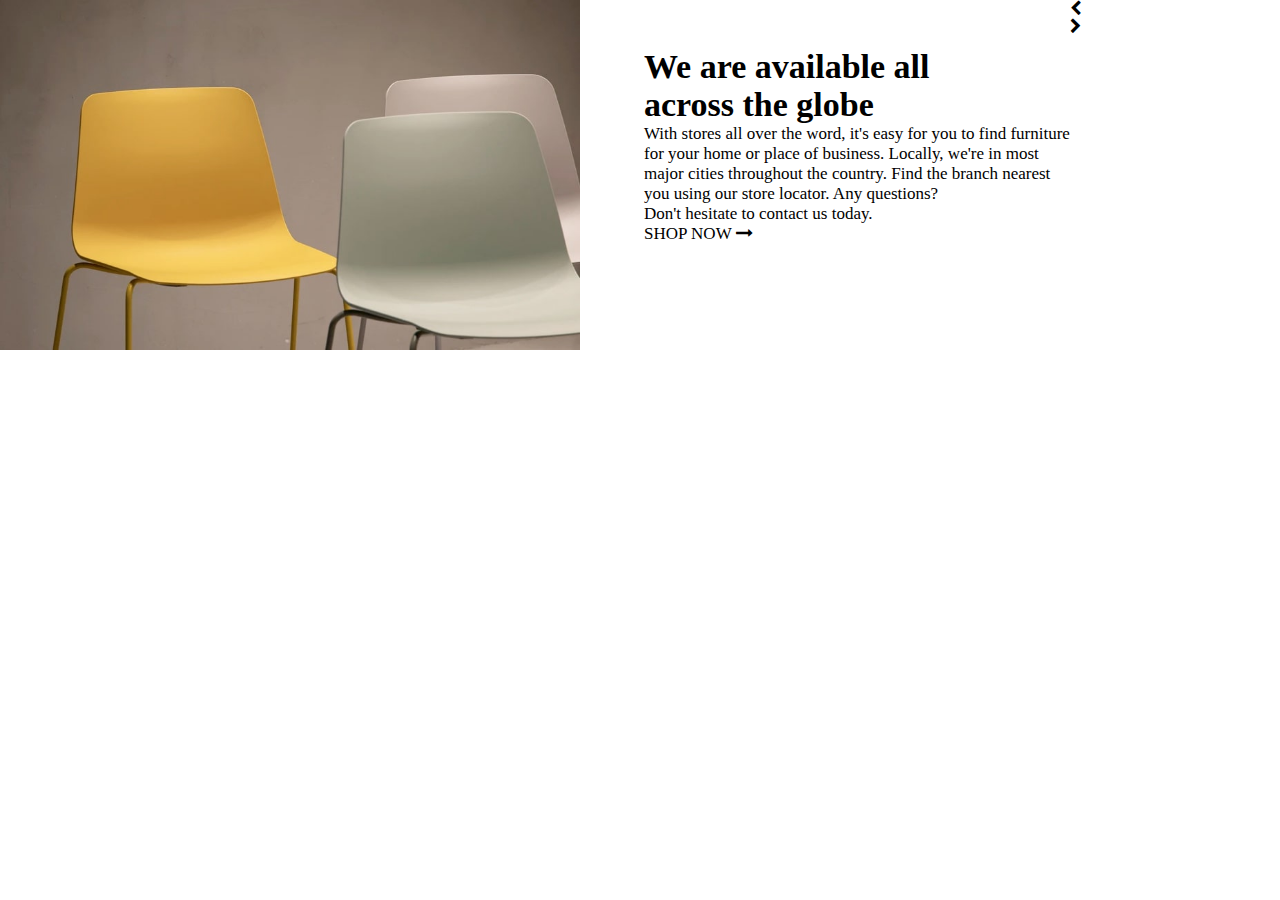
==== pages/check.html @ 7a577173 "check commit" ====
<!DOCTYPE html>
<html lang="en">
<head>
  <meta charset="UTF-8">
  <meta name="viewport" content="width=device-width, initial-scale=1.0">
  <title>Document</title>
  <link rel="stylesheet" href="../css/check.css" type="text/css">
    <link rel="stylesheet" href="https://stackpath.bootstrapcdn.com/font-awesome/4.7.0/css/font-awesome.min.css">

</head>
<body>
  <div class="over-all">
    <div class="content1">
      <div class="img1-left">
        <img src="../img/desktop-image-hero-2.jpg" alt="image" class="img1-left" width="580px" height="350">
      </div>
      <div class="write-up1">
        <h1>We are available all<br>across the globe</h1>
        <p>With stores all over the word, it's easy for you to find furniture<br>
        for your home or place of business. Locally, we're in most<br>
        major cities throughout the country. Find the branch nearest<br>
        you using our store locator. Any questions?<br>Don't hesitate to contact us today. </p>
        <div class="shop-now">
          <span>SHOP NOW</span>
          <i class="fa fa-long-arrow-right"></i>
        </div> 
      </div>
      <div class="arrow">
        <div class="left-arrow">
          <i class="fa fa-chevron-left"></i>
         </div>
         <div class="right-arrow">
          <i class="fa fa-chevron-right"></i>
         </div>
      </div>
    </div>

    <div class="content2">
      <div class="img2-down">
        <!-- <img src="../img/image-about-dark.jpg" alt="image" class="img2-down" width="320px" height="150"> -->
      </div>
    </div>








  </div>
</body>
</html>
---- css/check.css ----
* 
{
    margin: 0;
    padding: 0;
    text-decoration: none;
}

.over-all {
    width: 100%;
    height: 100%;
}

.content1 {
    display: flex;
}
.write-up1 {
    margin-top: 3rem;
    margin-left: 4rem;
    font-size: 17px;
}
.write-up1 h1 p {
    color: hsl(219, 9%, 45%);;
}
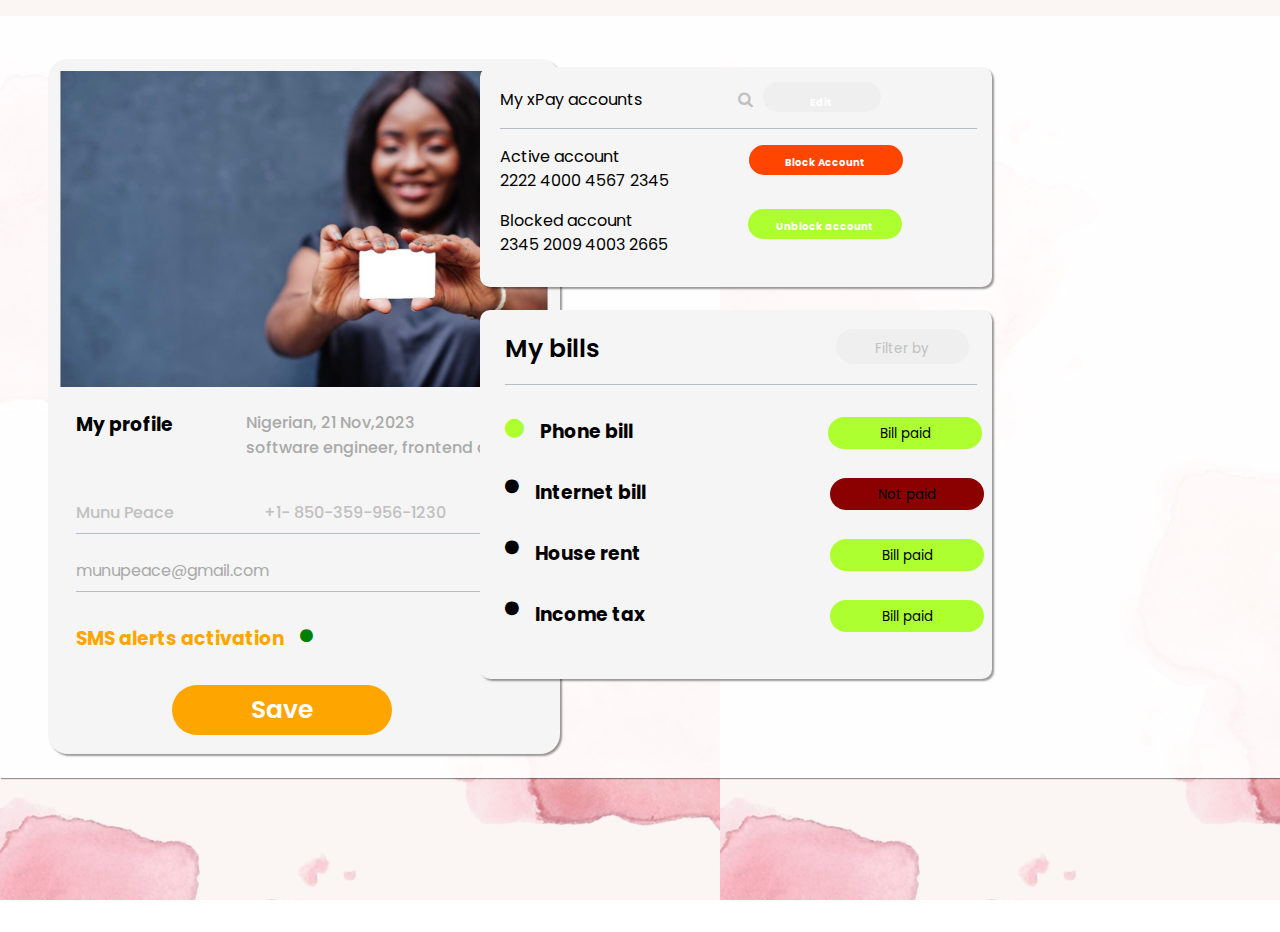
==== commit d2a1462e: "testimonial page" ====
--- a/pages/check.html
+++ b/pages/check.html
@@ -9,45 +9,249 @@
 
 </head>
 <body>
-  <div class="over-all">
-    <div class="content1">
-      <div class="img1-left">
-        <img src="../img/desktop-image-hero-2.jpg" alt="image" class="img1-left" width="580px" height="350">
-      </div>
-      <div class="write-up1">
-        <h1>We are available all<br>across the globe</h1>
-        <p>With stores all over the word, it's easy for you to find furniture<br>
-        for your home or place of business. Locally, we're in most<br>
-        major cities throughout the country. Find the branch nearest<br>
-        you using our store locator. Any questions?<br>Don't hesitate to contact us today. </p>
-        <div class="shop-now">
-          <span>SHOP NOW</span>
-          <i class="fa fa-long-arrow-right"></i>
-        </div> 
-      </div>
-      <div class="arrow">
-        <div class="left-arrow">
-          <i class="fa fa-chevron-left"></i>
-         </div>
-         <div class="right-arrow">
-          <i class="fa fa-chevron-right"></i>
-         </div>
-      </div>
+  
+  <div class="main-container">
+    <div class="all-card">
+
+    <!-- card with face -->
+      <div class="card-1">
+       <div class="face-card">
+         <img src="../img/face.jpeg" class="face">
+       </div>
+      
+        <!-- face-card writeups -->
+        <div class="write-up1">
+          <div class="profile">
+         <h3>My profile</h3>
+         <p>Nigerian, 21 Nov,2023 <br> software engineer, frontend designer</p>
+       </div>
+        <div class="name">
+          <h4> Munu Peace</h4>
+          <p>+1- 850-359-956-1230</p>
+        </div>
+        <div class="mail">munupeace@gmail.com</div>
+        <div class="sms">
+         <h3>SMS alerts activation</h3>
+         <i class="fa fa-circle" class="dot"></i>
+       </div>
+       <input type="submit" value="Save" class="save">
+      </div>
+
+
+
+
+
+    <div class="card-2">
+      <div class="account-1">
+        <div class="account">My xPay accounts</div>
+       <div class="nav-left1">
+          <i class="fa fa-search" class="dot"></i>
+          <input type="submit" value="Edit" class="edit"> 
+        </div>
+      </div>
+
+      <div class="account-2"> 
+       <div class="active-account">Active account <br>2222 4000 4567 2345 </div>
+        <div class="nav-left2">
+          <input type="submit" value="Block Account" class="block"> 
+        </div>
+      </div>
+
+      <div class="account-3">
+        <div class=" blocked-account">Blocked account <br> 2345 2009 4003 2665</div>
+        <div class="nav-left3">
+          <input type="submit" value="Unblock account" class="unblock"> 
+       </div>
+     </div>
+
     </div>
 
-    <div class="content2">
-      <div class="img2-down">
-        <!-- <img src="../img/image-about-dark.jpg" alt="image" class="img2-down" width="320px" height="150"> -->
-      </div>
+
+
+
+    <div class="card-3">
+
+      <div class="bills">
+        <div class="my-bills">My bills</div>
+       <div class="nav-right1">
+          <input type="submit" value="Filter by" class="filter"> 
+        </div>
+      </div>
+
+      <div class="phonebill"> 
+       <div class="left-1">
+       <i class="fa fa-circle" class="dot"></i>
+       <h3>Phone bill</h3>
+       </div>
+        <div class="nav-right2">
+          <input type="submit" value="Bill paid" class="paid1"> 
+        </div>
+      </div>
+
+      <div class="internetbill"> 
+        <div class="left-2">
+          <i class="fa fa-circle" class="dot"></i>
+          <h3>Internet bill</h3>
+        </div>
+        <div class="nav-right3">
+          <input type="submit" value="Not paid" class="paid2"> 
+        </div>
+      </div>
+     
+
+      <div class="houserent"> 
+        <div class="left-3">
+         <i class="fa fa-circle" class="dot"></i>
+         <h3>House rent</h3>
+        </div>
+        <div class="nav-right4">
+          <input type="submit" value="Bill paid" class="paid3"> 
+        </div>
+      </div>
+
+      <div class="incometax"> 
+        <div class="left-4">
+        <i class="fa fa-circle" class="dot"></i>
+        <h3>Income tax</h3>
+        </div>
+        <div class="nav-right5">
+          <input type="submit" value="Bill paid" class="paid4"> 
+        </div>
+      </div>
+ 
+      
     </div>
 
 
 
-
-
-
-
-
+   </div> 
   </div>
+
+
+
+
+
+
+
+  <!-- mobile screen -->
+  <div class="mobile-device">
+    <div class="all-card">
+
+      <!-- card with face -->
+        <div class="card-1">
+         <div class="face-card">
+           <img src="../img/face.jpeg" class="face">
+         </div>
+        
+          <!-- face-card writeups -->
+          <div class="write-up1">
+            <div class="profile">
+           <h3>My profile</h3>
+           <p>Nigerian, 21 Nov,2023 <br> software engineer, frontend designer</p>
+         </div>
+          <div class="name">
+            <h4> Munu Peace</h4>
+            <p>+1- 850-359-956-1230</p>
+          </div>
+          <div class="mail">munupeace@gmail.com</div>
+          <div class="sms">
+           <h3>SMS alerts activation</h3>
+           <i class="fa fa-circle" class="dot"></i>
+         </div>
+         <input type="submit" value="Save" class="save">
+        </div>
+  
+  
+  
+  
+      <div class="card2-3">
+
+      <div class="card-2">
+        <div class="account-1">
+          <div class="account">My xPay accounts</div>
+         <div class="nav-left1">
+            <i class="fa fa-search" class="dot"></i>
+            <input type="submit" value="Edit" class="edit"> 
+          </div>
+        </div>
+  
+        <div class="account-2"> 
+         <div class="active-account">Active account <br>2222 4000 4567 2345 </div>
+          <div class="nav-left2">
+            <input type="submit" value="Block Account" class="block"> 
+          </div>
+        </div>
+  
+        <div class="account-3">
+          <div class=" blocked-account">Blocked account <br> 2345 2009 4003 2665</div>
+          <div class="nav-left3">
+            <input type="submit" value="Unblock account" class="unblock"> 
+         </div>
+       </div>
+  
+      </div>
+  
+  
+  
+  
+      <div class="card-3">
+  
+        <div class="bills">
+          <div class="my-bills">My bills</div>
+         <div class="nav-right1">
+            <input type="submit" value="Filter by" class="filter"> 
+          </div>
+        </div>
+  
+        <div class="phonebill"> 
+         <div class="left-1">
+         <i class="fa fa-circle" class="dot"></i>
+         <h3>Phone bill</h3>
+         </div>
+          <div class="nav-right2">
+            <input type="submit" value="Bill paid" class="paid1"> 
+          </div>
+        </div>
+  
+        <div class="internetbill"> 
+          <div class="left-2">
+            <i class="fa fa-circle" class="dot"></i>
+            <h3>Internet bill</h3>
+          </div>
+          <div class="nav-right3">
+            <input type="submit" value="Not paid" class="paid2"> 
+          </div>
+        </div>
+       
+  
+        <div class="houserent"> 
+          <div class="left-3">
+           <i class="fa fa-circle" class="dot"></i>
+           <h3>House rent</h3>
+          </div>
+          <div class="nav-right4">
+            <input type="submit" value="Bill paid" class="paid3"> 
+          </div>
+        </div>
+  
+        <div class="incometax"> 
+          <div class="left-4">
+          <i class="fa fa-circle" class="dot"></i>
+          <h3>Income tax</h3>
+          </div>
+          <div class="nav-right5">
+            <input type="submit" value="Bill paid" class="paid4"> 
+          </div>
+        </div>
+   
+        
+      </div>
+    </div>
+  
+  
+  
+     </div>
+  </div>
+  
 </body>
 </html>
--- a/css/check.css
+++ b/css/check.css
@@ -1,23 +1,414 @@
-* 
-{
+@import url('https://fonts.googleapis.com/css2?family=Poppins:ital,wght@0,200;0,300;0,400;0,500;1,100;1,200;1,300;1,400&display=swap');
+
+html {
+    scroll-behavior: smooth;
+}
+
+a {
+    text-decoration: none;
+}
+
+* {
     margin: 0;
     padding: 0;
-    text-decoration: none;
-}
-
-.over-all {
+    border: 0;
+    box-sizing: border-box;
+    font-family: 'poppins', sans-serif;
+}
+
+.main-container {
+    height: 100vh;
     width: 100%;
-    height: 100%;
-}
-
-.content1 {
-    display: flex;
-}
-.write-up1 {
+    background-color: white;
+    margin-bottom: 2rem;
+    padding-top: 1rem;
+    background-image: url(../img/backg1.jpeg);
+}
+
+.all-card {
+    background-color: rgba(255, 255, 255, 0.9);
+    box-shadow: 1px 1px 1px rgba(0, 0, 0, 0.4);
+    padding-top: 0.7rem;
+    padding-bottom: 1.5rem;
+}
+.card-1 {
+    background-color: whitesmoke;
+    margin-left: 3rem;
+    border-radius: 20px;
+    box-shadow: 2px 2px 2px rgba(0, 0, 0, 0.4);
     margin-top: 3rem;
-    margin-left: 4rem;
-    font-size: 17px;
-}
-.write-up1 h1 p {
-    color: hsl(219, 9%, 45%);;
+    margin-top: 2rem;
+    width: 40%;
+    padding: 12px 12px 3px 12px;
+
+}
+
+.face {
+    width: 100%;
+    margin-bottom: 1rem;
+}
+
+.card-1 .write-up1 .profile{
+    display: flex;
+    margin-left: 1rem;
+    justify-content: space-between;
+    margin-bottom: 2.5rem;
+}
+
+.card-1 .write-up1 .name {
+    display: flex;
+    margin-left: 1rem;
+    justify-content: space-between;
+    margin-bottom: 1.5rem;
+    padding-bottom: 0.5rem;
+    border-bottom: 1px solid hsl(220, 14%, 75%);
+
+    
+}
+
+.write-up1 .name h4 {
+    color: silver;
+    font-weight: 500;
+}
+
+.write-up1 .name p {
+    margin-right: 6.4rem;
+    color: silver;
+    font-weight: 500;
+}
+
+.write-up1 .profile h3 {
+    color: black;
+}
+
+.write-up1 .profile p {
+    color: darkgray;
+    font-weight: 500;  
+}
+
+
+.write-up1 .sms {
+    display: flex;
+    margin-top: 2rem;
+    margin-left: 1rem;
+}
+.card-1 .sms .fa{
+    margin-left: 1rem;
+    font-size: 15px;
+    color: green;
+    margin-top: 0.3rem;
+
+}
+
+.card-1 .sms h3 {
+    color: orange;
+}
+
+.write-up1 .mail {
+    margin-left: 1rem;
+    color: darkgray;
+    padding-bottom: 0.5rem;
+    border-bottom: 1px solid hsl(220, 14%, 75%);
+
+}
+
+.card-1 .save {
+    margin-top: 2rem;
+    margin-bottom: 1rem;
+    margin-left: 7rem;
+    width: 45%;
+    box-shadow: none;
+    height: 50px;
+    color: white;
+    font-size: 25px;
+    font-weight: 600;
+    border-radius: 2rem;
+    background-color: orange;
+    
+}
+
+
+
+
+
+
+
+
+
+
+
+
+
+.card-2  .account-1{
+    display: flex;
+    border-bottom: 1px solid hsl(220, 14%, 75%);
+}
+
+.card-2 .account-2{
+    display: flex;
+
+}
+
+.card-2 .account-3{
+    display: flex;
+}
+
+.card-2 {
+    position: absolute;
+    left: 30rem;
+    top: 67px;
+    background-color: whitesmoke;
+    box-shadow: 2px 2px 2px rgba(0, 0, 0, 0.4);
+    padding: 20px 15px 30px 20px;
+    border-radius: 10px;
+    width: 40%;
+}
+
+.card-2 .account-1 .nav-left1 {
+  margin-left: 6rem; 
+  padding-bottom: 1rem; 
+  
+}
+
+
+.card-2 .account-1 .nav-left1 .edit {
+    
+    position: absolute;
+    top: 15px;
+    width: 23%;
+    box-shadow: none;
+    height: 30px;
+    color: white;
+    font-size: 10px;
+    font-weight: 700;
+    padding: 13px;
+    border-radius: 15px;
+}
+
+.card-2 .account-1 .nav-left1 .fa {
+color: silver;
+margin-right: 10px;
+}
+
+
+
+
+
+
+
+.card-2 .account-2{
+    margin-top: 1rem;margin-bottom: 1rem;
+}
+
+.card-2 .account-2 .nav-left2 {
+    margin-left: 5rem; 
+    padding-bottom: 3rem; 
+  }
+
+  .card-2 .account-2 .active-account {
+    line-height: 1.5rem;
+  }
+  .card-2 .account-2 .nav-left2 .block {
+    
+    position: absolute;
+    width: 30%;
+    box-shadow: none;
+    height: 30px;
+    color: white;
+    font-size: 10px;
+    font-weight: 700;
+    padding: 10px;
+    border-radius: 15px;
+    background-color: orangered;
+
+  }
+
+
+
+
+  .card-2 .account-3 .nav-left3 {
+    margin-left: 5rem;
+    padding-bottom: 2rem;  
+  }
+
+  .card-2 .account-3 .blocked-account {
+    line-height: 1.5rem;
+  }
+
+  .card-2 .account-3 .nav-left3 .unblock {
+    
+    position: absolute;
+    width: 30%;
+    box-shadow: none;
+    height: 30px;
+    color: white;
+    font-size: 10px;
+    font-weight: 700;
+    padding: 10px;
+    border-radius: 15px;
+    background-color: greenyellow;
+
+  }
+
+  
+
+
+
+
+  .card-3 .bills {
+    display: flex;
+  }
+  .card-3 .phonebill {
+    display: flex;
+    margin-top: 2rem;
+    margin-bottom: 2rem;
+  }
+  .card-3 .houserent{
+    display: flex;
+    margin-bottom: 2rem;
+  }
+  .card-3 .incometax {
+    display: flex;
+  }
+  .card-3 .internetbill {
+    display: flex;
+    margin-bottom: 2rem;
+  }
+
+  .card-3 {
+    position: absolute;
+    left: 30rem;
+    top: 310px;
+    background-color: whitesmoke;
+    box-shadow: 2px 2px 2px rgba(0, 0, 0, 0.4);
+    padding: 20px 15px 50px 25px;
+    border-radius: 10px;
+    width: 40%;
+}
+
+.card-3 .bills .nav-right1  .filter{
+    position: absolute;
+    right: 23px;
+    padding: 10px;
+    height: 35px;
+    width: 26%;
+    border-radius: 2rem;
+    top: 19px;
+    color: silver;
+
+}
+
+.card-3 .bills {
+    border-bottom: 1px solid hsl(220, 14%, 75%);
+    padding-bottom: 1rem;
+}
+
+.card-3 .bills .my-bills {
+    color: black;
+    font-size: 25px;
+    margin-right: 10px;
+    font-weight: 600;
+}
+
+.card-3 .phonebill .left-1{
+    display: flex;
+
+}
+.card-3 .phonebill .left-1 .fa{
+    font-size: 22px;
+    color: greenyellow;
+}
+
+.card-3 .phonebill .left-1 h3 {
+    margin-left: 1rem;
+}
+
+.card-3 .phonebill .nav-right2 .paid1{
+   position: absolute; 
+   right: 10px;
+   width: 30%;
+   height: 32px;
+   padding: 7px;
+   border-radius: 2rem;
+   background-color: greenyellow;
+}
+
+
+.card-3 .internetbill .left-2{
+    display: flex;
+}
+
+ .card-3 .internetbill  .nav-right3 .paid2{
+position: absolute;
+right: 8px;
+width: 30%;
+height: 32px;
+padding: 7px;
+border-radius: 2rem;
+background-color: darkred;
+}
+
+.card-3 .internetbill  .fa .dot {
+    color:brown
+}
+
+.card-3 .internetbill .left-2 h3 {
+    margin-left: 1rem;
+}
+
+
+
+
+
+.card-3 .houserent .left-3 {
+    display: flex;
+}
+
+.card-3 .houserent  .nav-right4 .paid3{
+    position: absolute;
+    right: 8px;
+    width: 30%;
+    height: 32px;
+    padding: 7px;
+    border-radius: 2rem;
+    background-color: greenyellow;
+}
+
+.card-3 .houserent .left-3 h3 {
+    margin-left: 1rem;
+}
+
+
+
+.card-3 .incometax .left-4 {
+    display: flex;
+}
+
+.card-3 .incometax .nav-right5 .paid4 {
+    position: absolute;
+    right: 8px;
+    width: 30%;
+    height: 32px;
+    padding: 7px;
+    border-radius: 2rem;
+    background-color: greenyellow;
+
+}
+
+.card-3 .incometax .left-4 h3 {
+    margin-left: 1rem;
+}
+
+.mobile-device {
+    display: none;
+}
+
+
+
+@media screen and (max-width: 760px) {
+
+    .card2-3{
+        display: flex;
+        flex-direction: column;
+    }
 }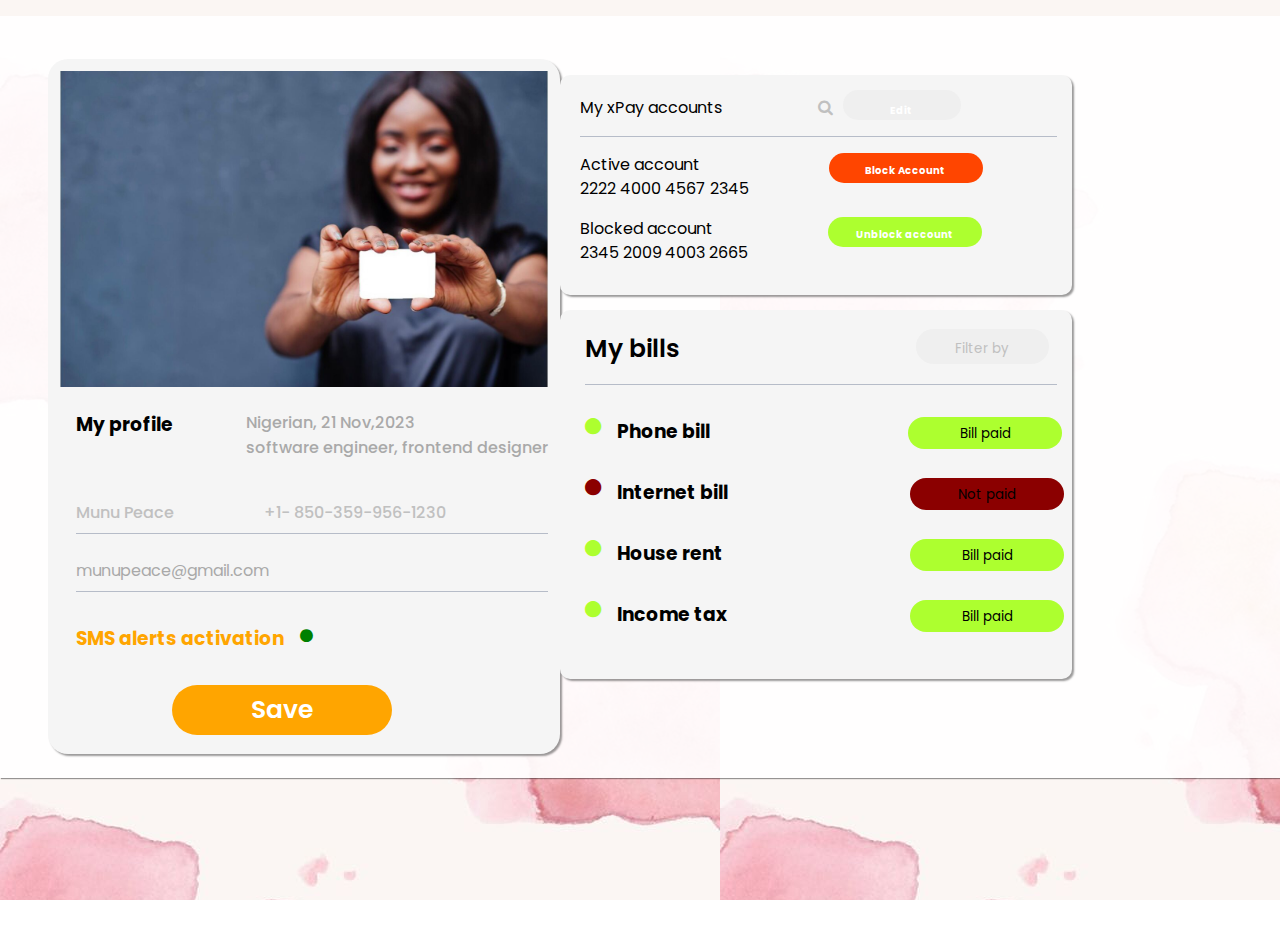
==== commit aac72be9: "check" ====
--- a/pages/check.html
+++ b/pages/check.html
@@ -134,37 +134,33 @@
 
 
   <!-- mobile screen -->
-  <div class="mobile-device">
-    <div class="all-card">
-
-      <!-- card with face -->
-        <div class="card-1">
-         <div class="face-card">
-           <img src="../img/face.jpeg" class="face">
-         </div>
-        
-          <!-- face-card writeups -->
-          <div class="write-up1">
-            <div class="profile">
-           <h3>My profile</h3>
-           <p>Nigerian, 21 Nov,2023 <br> software engineer, frontend designer</p>
-         </div>
-          <div class="name">
-            <h4> Munu Peace</h4>
-            <p>+1- 850-359-956-1230</p>
-          </div>
-          <div class="mail">munupeace@gmail.com</div>
-          <div class="sms">
-           <h3>SMS alerts activation</h3>
-           <i class="fa fa-circle" class="dot"></i>
-         </div>
-         <input type="submit" value="Save" class="save">
-        </div>
-  
-  
-  
-  
-      <div class="card2-3">
+
+   <div class="mobile-device">
+    <div class="allcard-container">
+
+      <div class="card-1"></div>
+        <div class="face-card">
+          <img src="../img/face.jpeg" class="face">
+        </div>
+
+        <div class="write-up1">
+          <div class="profile">
+         <h3>My profile</h3>
+         <p>Nigerian, 21 Nov,2023 <br> software engineer, frontend designer</p>
+       </div>
+        <div class="name">
+          <h4> Munu Peace</h4>
+          <p>+1- 850-359-956-1230</p>
+        </div>
+        <div class="mail">munupeace@gmail.com</div>
+        <div class="sms">
+         <h3>SMS alerts activation</h3>
+         <i class="fa fa-circle" class="dot"></i>
+       </div>
+       <input type="submit" value="Save" class="save">
+
+      </div>
+
 
       <div class="card-2">
         <div class="account-1">
@@ -191,67 +187,23 @@
   
       </div>
   
-  
-  
-  
-      <div class="card-3">
-  
-        <div class="bills">
-          <div class="my-bills">My bills</div>
-         <div class="nav-right1">
-            <input type="submit" value="Filter by" class="filter"> 
-          </div>
-        </div>
-  
-        <div class="phonebill"> 
-         <div class="left-1">
-         <i class="fa fa-circle" class="dot"></i>
-         <h3>Phone bill</h3>
-         </div>
-          <div class="nav-right2">
-            <input type="submit" value="Bill paid" class="paid1"> 
-          </div>
-        </div>
-  
-        <div class="internetbill"> 
-          <div class="left-2">
-            <i class="fa fa-circle" class="dot"></i>
-            <h3>Internet bill</h3>
-          </div>
-          <div class="nav-right3">
-            <input type="submit" value="Not paid" class="paid2"> 
-          </div>
-        </div>
-       
-  
-        <div class="houserent"> 
-          <div class="left-3">
-           <i class="fa fa-circle" class="dot"></i>
-           <h3>House rent</h3>
-          </div>
-          <div class="nav-right4">
-            <input type="submit" value="Bill paid" class="paid3"> 
-          </div>
-        </div>
-  
-        <div class="incometax"> 
-          <div class="left-4">
-          <i class="fa fa-circle" class="dot"></i>
-          <h3>Income tax</h3>
-          </div>
-          <div class="nav-right5">
-            <input type="submit" value="Bill paid" class="paid4"> 
-          </div>
-        </div>
-   
-        
-      </div>
+
+
+
+
+
+
     </div>
-  
-  
-  
-     </div>
-  </div>
-  
+   </div>
+
+
+
+
+
+
+
+
+
+
 </body>
 </html>
--- a/css/check.css
+++ b/css/check.css
@@ -155,8 +155,8 @@
 
 .card-2 {
     position: absolute;
-    left: 30rem;
-    top: 67px;
+    left: 35rem;
+    top: 75px;
     background-color: whitesmoke;
     box-shadow: 2px 2px 2px rgba(0, 0, 0, 0.4);
     padding: 20px 15px 30px 20px;
@@ -277,7 +277,7 @@
 
   .card-3 {
     position: absolute;
-    left: 30rem;
+    left: 35rem;
     top: 310px;
     background-color: whitesmoke;
     box-shadow: 2px 2px 2px rgba(0, 0, 0, 0.4);
@@ -315,7 +315,7 @@
 
 }
 .card-3 .phonebill .left-1 .fa{
-    font-size: 22px;
+    font-size: 19px;
     color: greenyellow;
 }
 
@@ -348,8 +348,9 @@
 background-color: darkred;
 }
 
-.card-3 .internetbill  .fa .dot {
-    color:brown
+.card-3 .internetbill  .left-2 .fa {
+    font-size: 19px;
+    color:darkred;
 }
 
 .card-3 .internetbill .left-2 h3 {
@@ -378,6 +379,11 @@
     margin-left: 1rem;
 }
 
+.card-3 .houserent .left-3 .fa {
+    font-size: 19px;
+    color:greenyellow;
+}
+
 
 
 .card-3 .incometax .left-4 {
@@ -399,16 +405,24 @@
     margin-left: 1rem;
 }
 
+.card-3 .incometax  .left-4 .fa {
+    font-size: 19px;
+    color: greenyellow;
+}
+
+
 .mobile-device {
     display: none;
 }
 
-
-
-@media screen and (max-width: 760px) {
-
-    .card2-3{
-        display: flex;
-        flex-direction: column;
+.allcard-container {
+    display: none;
+}
+
+
+@media screen and (max-width: 600px) {
+
+    .all-card {
+        display: none;
     }
 }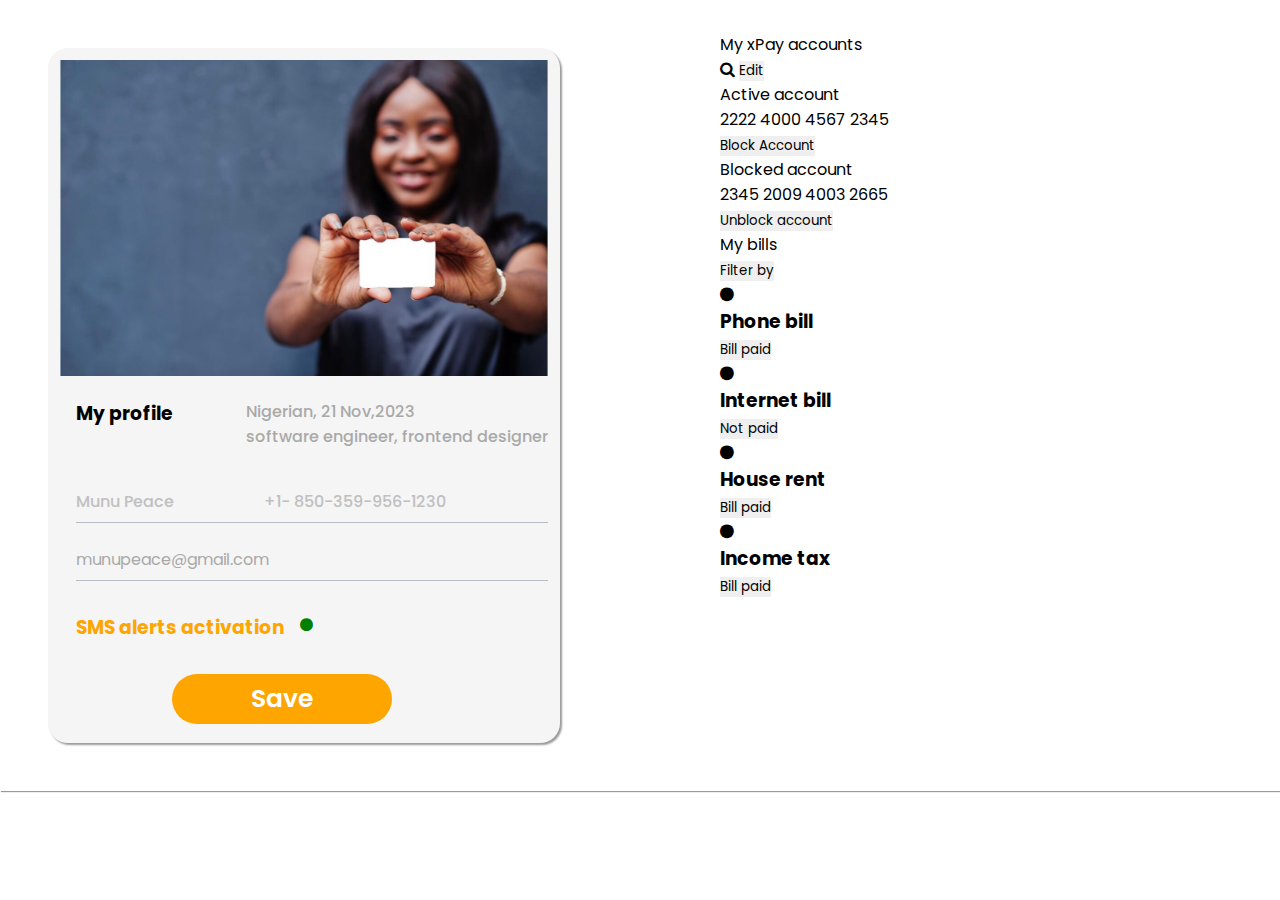
==== commit 562f112a: "check" ====
--- a/pages/check.html
+++ b/pages/check.html
@@ -9,133 +9,124 @@
 
 </head>
 <body>
-  
-  <div class="main-container">
-    <div class="all-card">
+    <div class="main-container">
+      <div class="all-card">
 
-    <!-- card with face -->
-      <div class="card-1">
-       <div class="face-card">
-         <img src="../img/face.jpeg" class="face">
+        <!-- card with face -->
+        <div class="card-1">
+          <div class="face-card">
+           <img src="../img/face.jpeg" class="face">
+         </div>
+      
+          <!-- face-card writeups -->
+          <div class="write-up1">
+            <div class="profile">
+              <h3>My profile</h3>
+              <p>Nigerian, 21 Nov,2023 <br> software engineer, frontend designer</p>
+            </div>
+            <div class="name">
+              <h4> Munu Peace</h4>
+              <p>+1- 850-359-956-1230</p>
+            </div>
+            <div class="mail">munupeace@gmail.com</div>
+            <div class="sms">
+              <h3>SMS alerts activation</h3>
+              <i class="fa fa-circle" class="dot"></i>
+           </div>
+            <input type="submit" value="Save" class="save">
+          </div>
        </div>
-      
-        <!-- face-card writeups -->
-        <div class="write-up1">
-          <div class="profile">
-         <h3>My profile</h3>
-         <p>Nigerian, 21 Nov,2023 <br> software engineer, frontend designer</p>
-       </div>
-        <div class="name">
-          <h4> Munu Peace</h4>
-          <p>+1- 850-359-956-1230</p>
-        </div>
-        <div class="mail">munupeace@gmail.com</div>
-        <div class="sms">
-         <h3>SMS alerts activation</h3>
-         <i class="fa fa-circle" class="dot"></i>
-       </div>
-       <input type="submit" value="Save" class="save">
-      </div>
 
 
+        <div class="card2-3">
 
+          <div class="card-2">
+            <div class="account-1">
+             <div class="account">My xPay accounts</div>
+             <div class="nav-left1">
+               <i class="fa fa-search" class="dot"></i>
+               <input type="submit" value="Edit" class="edit"> 
+             </div>
+           </div>
 
+           <div class="account-2"> 
+             <div class="active-account">Active account <br>2222 4000 4567 2345 </div>
+             <div class="nav-left2">
+              <input type="submit" value="Block Account" class="block"> 
+           </div>
 
-    <div class="card-2">
-      <div class="account-1">
-        <div class="account">My xPay accounts</div>
-       <div class="nav-left1">
-          <i class="fa fa-search" class="dot"></i>
-          <input type="submit" value="Edit" class="edit"> 
+           <div class="account-3">
+             <div class=" blocked-account">Blocked account <br> 2345 2009 4003 2665</div>
+             <div class="nav-left3">
+               <input type="submit" value="Unblock account" class="unblock"> 
+              </div>
+            </div>
+          </div>
+            
+
+          <div class="card-3">
+
+            <div class="bills">
+              <div class="my-bills">My bills</div>
+              <div class="nav-right1">
+                <input type="submit" value="Filter by" class="filter"> 
+              </div>
+            </div>
+      
+            <div class="phonebill"> 
+             <div class="left-1">
+             <i class="fa fa-circle" class="dot"></i>
+             <h3>Phone bill</h3>
+             </div>
+              <div class="nav-right2">
+                <input type="submit" value="Bill paid" class="paid1"> 
+              </div>
+            </div>
+      
+            <div class="internetbill"> 
+              <div class="left-2">
+                <i class="fa fa-circle" class="dot"></i>
+                <h3>Internet bill</h3>
+              </div>
+              <div class="nav-right3">
+                <input type="submit" value="Not paid" class="paid2"> 
+              </div>
+            </div>
+           
+      
+            <div class="houserent"> 
+              <div class="left-3">
+               <i class="fa fa-circle" class="dot"></i>
+               <h3>House rent</h3>
+              </div>
+              <div class="nav-right4">
+                <input type="submit" value="Bill paid" class="paid3"> 
+              </div>
+            </div>
+      
+            <div class="incometax"> 
+              <div class="left-4">
+              <i class="fa fa-circle" class="dot"></i>
+              <h3>Income tax</h3>
+              </div>
+              <div class="nav-right5">
+                <input type="submit" value="Bill paid" class="paid4"> 
+              </div>
+            </div>
+       
+          </div>
+
         </div>
+
       </div>
-
-      <div class="account-2"> 
-       <div class="active-account">Active account <br>2222 4000 4567 2345 </div>
-        <div class="nav-left2">
-          <input type="submit" value="Block Account" class="block"> 
-        </div>
-      </div>
-
-      <div class="account-3">
-        <div class=" blocked-account">Blocked account <br> 2345 2009 4003 2665</div>
-        <div class="nav-left3">
-          <input type="submit" value="Unblock account" class="unblock"> 
-       </div>
-     </div>
-
     </div>
-
-
-
-
-    <div class="card-3">
-
-      <div class="bills">
-        <div class="my-bills">My bills</div>
-       <div class="nav-right1">
-          <input type="submit" value="Filter by" class="filter"> 
-        </div>
-      </div>
-
-      <div class="phonebill"> 
-       <div class="left-1">
-       <i class="fa fa-circle" class="dot"></i>
-       <h3>Phone bill</h3>
-       </div>
-        <div class="nav-right2">
-          <input type="submit" value="Bill paid" class="paid1"> 
-        </div>
-      </div>
-
-      <div class="internetbill"> 
-        <div class="left-2">
-          <i class="fa fa-circle" class="dot"></i>
-          <h3>Internet bill</h3>
-        </div>
-        <div class="nav-right3">
-          <input type="submit" value="Not paid" class="paid2"> 
-        </div>
-      </div>
-     
-
-      <div class="houserent"> 
-        <div class="left-3">
-         <i class="fa fa-circle" class="dot"></i>
-         <h3>House rent</h3>
-        </div>
-        <div class="nav-right4">
-          <input type="submit" value="Bill paid" class="paid3"> 
-        </div>
-      </div>
-
-      <div class="incometax"> 
-        <div class="left-4">
-        <i class="fa fa-circle" class="dot"></i>
-        <h3>Income tax</h3>
-        </div>
-        <div class="nav-right5">
-          <input type="submit" value="Bill paid" class="paid4"> 
-        </div>
-      </div>
- 
-      
-    </div>
-
-
-
-   </div> 
   </div>
-
-
-
-
-
-
+</body>
+</html>
 
   <!-- mobile screen -->
 
-   <div class="mobile-device">
+   <!-- <div class="mobile-device">
     <div class="allcard-container">
 
       <div class="card-1"></div>
@@ -185,25 +176,4 @@
          </div>
        </div>
   
-      </div>
-  
-
-
-
-
-
-
-    </div>
-   </div>
-
-
-
-
-
-
-
-
-
-
-</body>
-</html>
+      </div> -->
--- a/css/check.css
+++ b/css/check.css
@@ -15,104 +15,102 @@
     box-sizing: border-box;
     font-family: 'poppins', sans-serif;
 }
-
 .main-container {
-    height: 100vh;
+    box-sizing: border-box;
+background-color: white;
+}
+.all-card{
+    display: flex;
+    column-gap: 10rem;
     width: 100%;
-    background-color: white;
+    background-color: rgba(255, 255, 255, 0.9);
+    box-shadow: 1px 1px 1px rgba(0, 0, 0, 0.4);
+    margin-top: 2rem;
     margin-bottom: 2rem;
-    padding-top: 1rem;
-    background-image: url(../img/backg1.jpeg);
 }
 
-.all-card {
-    background-color: rgba(255, 255, 255, 0.9);
-    box-shadow: 1px 1px 1px rgba(0, 0, 0, 0.4);
-    padding-top: 0.7rem;
-    padding-bottom: 1.5rem;
-}
 .card-1 {
     background-color: whitesmoke;
     margin-left: 3rem;
     border-radius: 20px;
     box-shadow: 2px 2px 2px rgba(0, 0, 0, 0.4);
-    margin-top: 3rem;
-    margin-top: 2rem;
+    margin-bottom: 3rem;
+    margin-top: 1rem;
     width: 40%;
     padding: 12px 12px 3px 12px;
-
-}
-
-.face {
+  
+  }
+  
+  .face {
     width: 100%;
     margin-bottom: 1rem;
-}
-
-.card-1 .write-up1 .profile{
+  }
+  
+  .card-1 .write-up1 .profile{
     display: flex;
     margin-left: 1rem;
     justify-content: space-between;
     margin-bottom: 2.5rem;
-}
-
-.card-1 .write-up1 .name {
+  }
+  
+  .card-1 .write-up1 .name {
     display: flex;
     margin-left: 1rem;
     justify-content: space-between;
     margin-bottom: 1.5rem;
     padding-bottom: 0.5rem;
     border-bottom: 1px solid hsl(220, 14%, 75%);
-
+  
     
-}
-
-.write-up1 .name h4 {
+  }
+  
+  .write-up1 .name h4 {
     color: silver;
     font-weight: 500;
-}
-
-.write-up1 .name p {
+  }
+  
+  .write-up1 .name p {
     margin-right: 6.4rem;
     color: silver;
     font-weight: 500;
-}
-
-.write-up1 .profile h3 {
+  }
+  
+  .write-up1 .profile h3 {
     color: black;
-}
-
-.write-up1 .profile p {
+  }
+  
+  .write-up1 .profile p {
     color: darkgray;
     font-weight: 500;  
-}
-
-
-.write-up1 .sms {
+  }
+  
+  
+  .write-up1 .sms {
     display: flex;
     margin-top: 2rem;
     margin-left: 1rem;
-}
-.card-1 .sms .fa{
+  }
+  .card-1 .sms .fa{
     margin-left: 1rem;
     font-size: 15px;
     color: green;
     margin-top: 0.3rem;
-
-}
-
-.card-1 .sms h3 {
+  
+  }
+  
+  .card-1 .sms h3 {
     color: orange;
-}
-
-.write-up1 .mail {
+  }
+  
+  .write-up1 .mail {
     margin-left: 1rem;
     color: darkgray;
     padding-bottom: 0.5rem;
     border-bottom: 1px solid hsl(220, 14%, 75%);
-
-}
-
-.card-1 .save {
+  
+  }
+  
+  .card-1 .save {
     margin-top: 2rem;
     margin-bottom: 1rem;
     margin-left: 7rem;
@@ -125,304 +123,8 @@
     border-radius: 2rem;
     background-color: orange;
     
-}
-
-
-
-
-
-
-
-
-
-
-
-
-
-.card-2  .account-1{
-    display: flex;
-    border-bottom: 1px solid hsl(220, 14%, 75%);
-}
-
-.card-2 .account-2{
-    display: flex;
-
-}
-
-.card-2 .account-3{
-    display: flex;
-}
-
+  }
+  
 .card-2 {
-    position: absolute;
-    left: 35rem;
-    top: 75px;
-    background-color: whitesmoke;
-    box-shadow: 2px 2px 2px rgba(0, 0, 0, 0.4);
-    padding: 20px 15px 30px 20px;
-    border-radius: 10px;
-    width: 40%;
-}
-
-.card-2 .account-1 .nav-left1 {
-  margin-left: 6rem; 
-  padding-bottom: 1rem; 
-  
-}
-
-
-.card-2 .account-1 .nav-left1 .edit {
-    
-    position: absolute;
-    top: 15px;
-    width: 23%;
-    box-shadow: none;
-    height: 30px;
-    color: white;
-    font-size: 10px;
-    font-weight: 700;
-    padding: 13px;
-    border-radius: 15px;
-}
-
-.card-2 .account-1 .nav-left1 .fa {
-color: silver;
-margin-right: 10px;
-}
-
-
-
-
-
-
-
-.card-2 .account-2{
-    margin-top: 1rem;margin-bottom: 1rem;
-}
-
-.card-2 .account-2 .nav-left2 {
-    margin-left: 5rem; 
-    padding-bottom: 3rem; 
-  }
-
-  .card-2 .account-2 .active-account {
-    line-height: 1.5rem;
-  }
-  .card-2 .account-2 .nav-left2 .block {
-    
-    position: absolute;
-    width: 30%;
-    box-shadow: none;
-    height: 30px;
-    color: white;
-    font-size: 10px;
-    font-weight: 700;
-    padding: 10px;
-    border-radius: 15px;
-    background-color: orangered;
-
-  }
-
-
-
-
-  .card-2 .account-3 .nav-left3 {
-    margin-left: 5rem;
-    padding-bottom: 2rem;  
-  }
-
-  .card-2 .account-3 .blocked-account {
-    line-height: 1.5rem;
-  }
-
-  .card-2 .account-3 .nav-left3 .unblock {
-    
-    position: absolute;
-    width: 30%;
-    box-shadow: none;
-    height: 30px;
-    color: white;
-    font-size: 10px;
-    font-weight: 700;
-    padding: 10px;
-    border-radius: 15px;
-    background-color: greenyellow;
-
-  }
-
-  
-
-
-
-
-  .card-3 .bills {
-    display: flex;
-  }
-  .card-3 .phonebill {
-    display: flex;
-    margin-top: 2rem;
-    margin-bottom: 2rem;
-  }
-  .card-3 .houserent{
-    display: flex;
-    margin-bottom: 2rem;
-  }
-  .card-3 .incometax {
-    display: flex;
-  }
-  .card-3 .internetbill {
-    display: flex;
-    margin-bottom: 2rem;
-  }
-
-  .card-3 {
-    position: absolute;
-    left: 35rem;
-    top: 310px;
-    background-color: whitesmoke;
-    box-shadow: 2px 2px 2px rgba(0, 0, 0, 0.4);
-    padding: 20px 15px 50px 25px;
-    border-radius: 10px;
-    width: 40%;
-}
-
-.card-3 .bills .nav-right1  .filter{
-    position: absolute;
-    right: 23px;
-    padding: 10px;
-    height: 35px;
-    width: 26%;
-    border-radius: 2rem;
-    top: 19px;
-    color: silver;
-
-}
-
-.card-3 .bills {
-    border-bottom: 1px solid hsl(220, 14%, 75%);
-    padding-bottom: 1rem;
-}
-
-.card-3 .bills .my-bills {
-    color: black;
-    font-size: 25px;
-    margin-right: 10px;
-    font-weight: 600;
-}
-
-.card-3 .phonebill .left-1{
-    display: flex;
-
-}
-.card-3 .phonebill .left-1 .fa{
-    font-size: 19px;
-    color: greenyellow;
-}
-
-.card-3 .phonebill .left-1 h3 {
-    margin-left: 1rem;
-}
-
-.card-3 .phonebill .nav-right2 .paid1{
-   position: absolute; 
-   right: 10px;
-   width: 30%;
-   height: 32px;
-   padding: 7px;
-   border-radius: 2rem;
-   background-color: greenyellow;
-}
-
-
-.card-3 .internetbill .left-2{
-    display: flex;
-}
-
- .card-3 .internetbill  .nav-right3 .paid2{
-position: absolute;
-right: 8px;
-width: 30%;
-height: 32px;
-padding: 7px;
-border-radius: 2rem;
-background-color: darkred;
-}
-
-.card-3 .internetbill  .left-2 .fa {
-    font-size: 19px;
-    color:darkred;
-}
-
-.card-3 .internetbill .left-2 h3 {
-    margin-left: 1rem;
-}
-
-
-
-
-
-.card-3 .houserent .left-3 {
-    display: flex;
-}
-
-.card-3 .houserent  .nav-right4 .paid3{
-    position: absolute;
-    right: 8px;
-    width: 30%;
-    height: 32px;
-    padding: 7px;
-    border-radius: 2rem;
-    background-color: greenyellow;
-}
-
-.card-3 .houserent .left-3 h3 {
-    margin-left: 1rem;
-}
-
-.card-3 .houserent .left-3 .fa {
-    font-size: 19px;
-    color:greenyellow;
-}
-
-
-
-.card-3 .incometax .left-4 {
-    display: flex;
-}
-
-.card-3 .incometax .nav-right5 .paid4 {
-    position: absolute;
-    right: 8px;
-    width: 30%;
-    height: 32px;
-    padding: 7px;
-    border-radius: 2rem;
-    background-color: greenyellow;
-
-}
-
-.card-3 .incometax .left-4 h3 {
-    margin-left: 1rem;
-}
-
-.card-3 .incometax  .left-4 .fa {
-    font-size: 19px;
-    color: greenyellow;
-}
-
-
-.mobile-device {
-    display: none;
-}
-
-.allcard-container {
-    display: none;
-}
-
-
-@media screen and (max-width: 600px) {
-
-    .all-card {
-        display: none;
-    }
+    margin-bottom: 3rem;
 }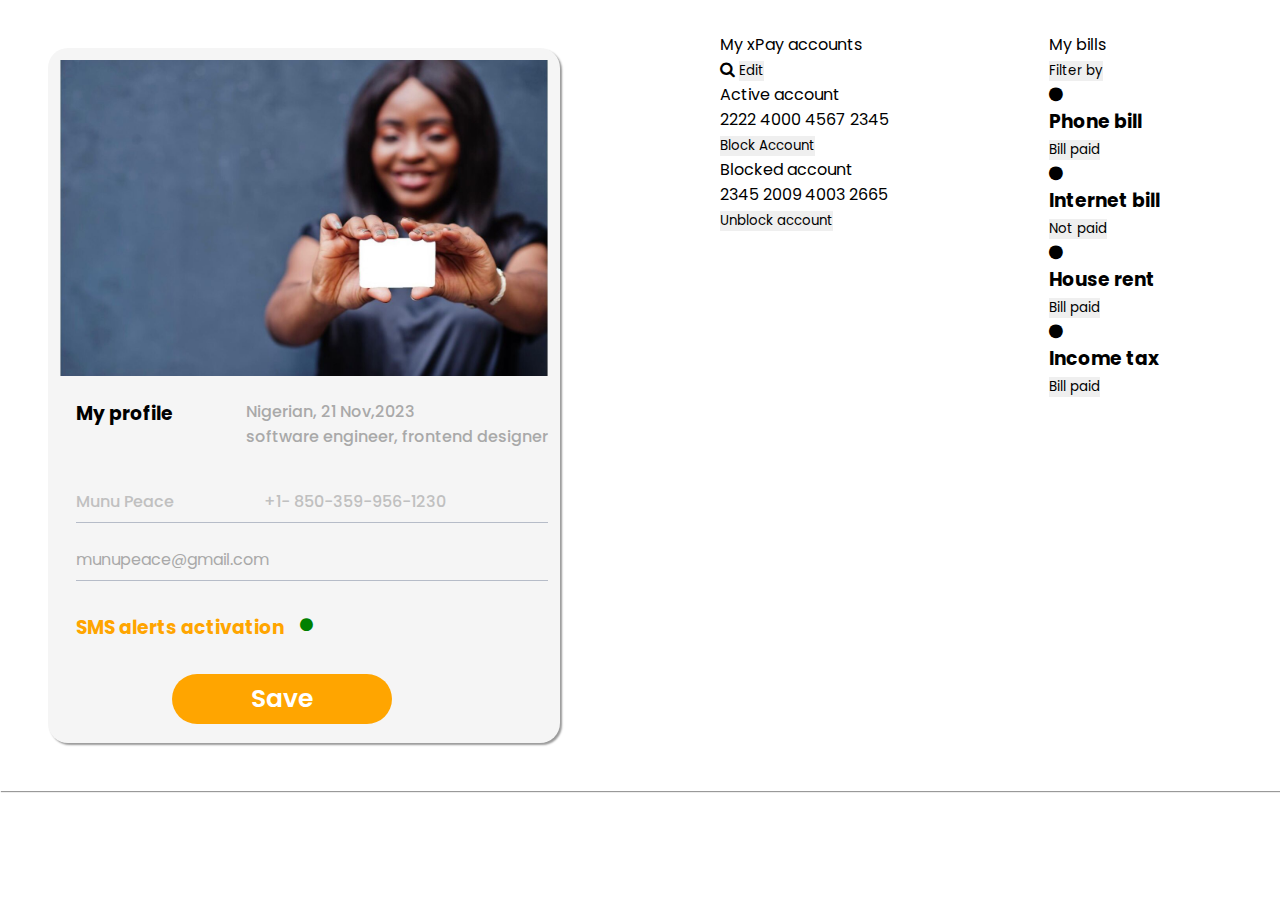
==== commit 00de5e6d: "corresction" ====
--- a/pages/check.html
+++ b/pages/check.html
@@ -52,7 +52,8 @@
            <div class="account-2"> 
              <div class="active-account">Active account <br>2222 4000 4567 2345 </div>
              <div class="nav-left2">
-              <input type="submit" value="Block Account" class="block"> 
+               <input type="submit" value="Block Account" class="block"> 
+             </div>
            </div>
 
            <div class="account-3">
@@ -62,8 +63,9 @@
               </div>
             </div>
           </div>
-            
 
+          </div>
+          
           <div class="card-3">
 
             <div class="bills">
@@ -116,7 +118,7 @@
        
           </div>
 
-        </div>
+        <!-- </div> -->
 
       </div>
     </div>
@@ -176,4 +178,4 @@
          </div>
        </div>
   
-      </div> -->
+      </div> -->--- a/css/check.css
+++ b/css/check.css
@@ -17,16 +17,19 @@
 }
 .main-container {
     box-sizing: border-box;
-background-color: white;
+    background-color: white;
+    display: flex;
 }
+
 .all-card{
-    display: flex;
-    column-gap: 10rem;
-    width: 100%;
-    background-color: rgba(255, 255, 255, 0.9);
-    box-shadow: 1px 1px 1px rgba(0, 0, 0, 0.4);
-    margin-top: 2rem;
-    margin-bottom: 2rem;
+  display: flex;
+  flex-direction: row;
+  column-gap: 10rem;
+  width: 100%;
+  background-color: rgba(255, 255, 255, 0.9);
+  box-shadow: 1px 1px 1px rgba(0, 0, 0, 0.4);
+  margin-top: 2rem;
+  margin-bottom: 2rem;
 }
 
 .card-1 {
@@ -124,7 +127,12 @@
     background-color: orange;
     
   }
-  
-.card-2 {
-    margin-bottom: 3rem;
-}+
+
+.card2-3 .card-3{
+  display: flex;
+  flex-direction: column;
+}
+
+
+
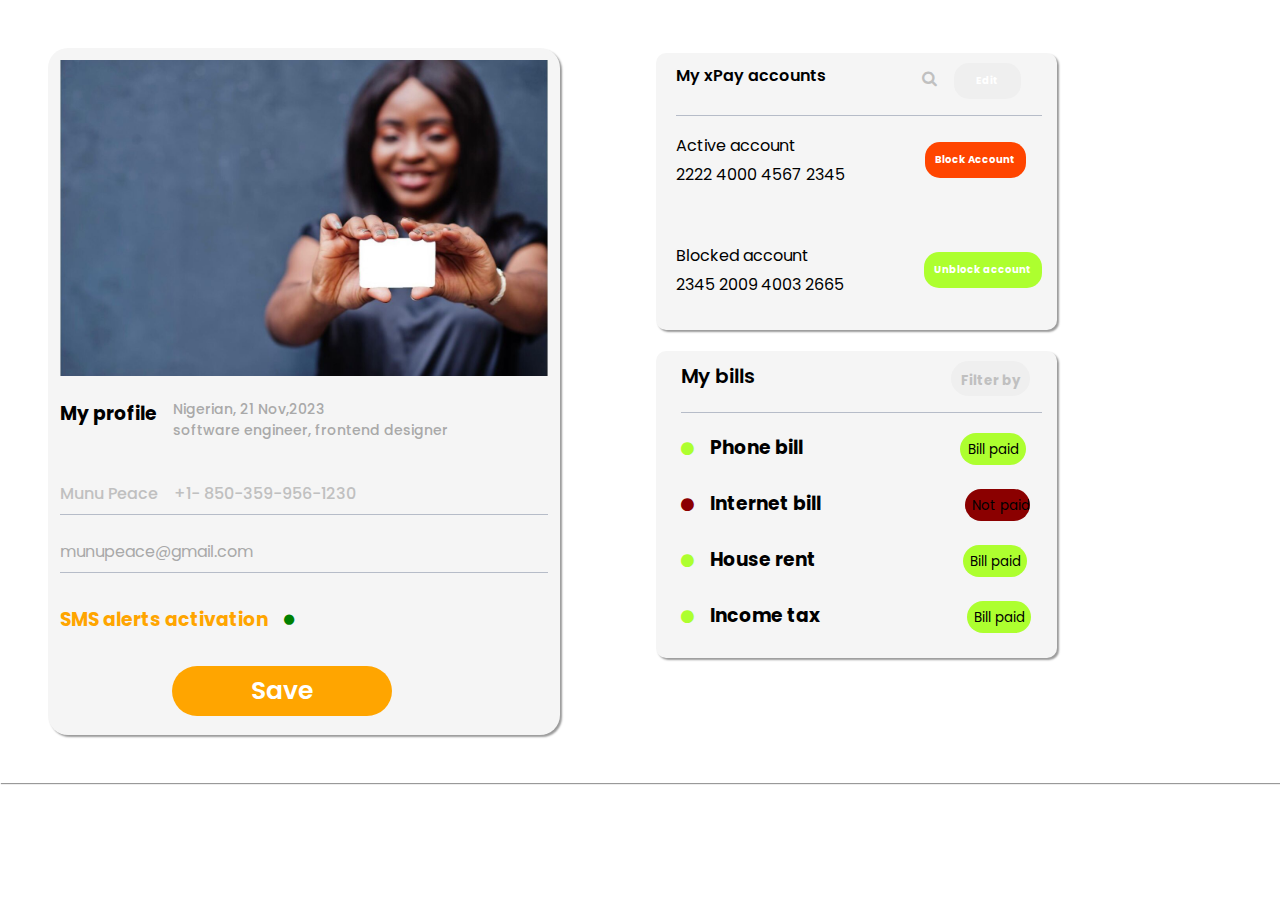
==== commit e5644558: "correcting" ====
--- a/pages/check.html
+++ b/pages/check.html
@@ -64,7 +64,7 @@
             </div>
           </div>
 
-          </div>
+          
           
           <div class="card-3">
 
@@ -126,56 +126,3 @@
 </body>
 </html>
 
-  <!-- mobile screen -->
-
-   <!-- <div class="mobile-device">
-    <div class="allcard-container">
-
-      <div class="card-1"></div>
-        <div class="face-card">
-          <img src="../img/face.jpeg" class="face">
-        </div>
-
-        <div class="write-up1">
-          <div class="profile">
-         <h3>My profile</h3>
-         <p>Nigerian, 21 Nov,2023 <br> software engineer, frontend designer</p>
-       </div>
-        <div class="name">
-          <h4> Munu Peace</h4>
-          <p>+1- 850-359-956-1230</p>
-        </div>
-        <div class="mail">munupeace@gmail.com</div>
-        <div class="sms">
-         <h3>SMS alerts activation</h3>
-         <i class="fa fa-circle" class="dot"></i>
-       </div>
-       <input type="submit" value="Save" class="save">
-
-      </div>
-
-
-      <div class="card-2">
-        <div class="account-1">
-          <div class="account">My xPay accounts</div>
-         <div class="nav-left1">
-            <i class="fa fa-search" class="dot"></i>
-            <input type="submit" value="Edit" class="edit"> 
-          </div>
-        </div>
-  
-        <div class="account-2"> 
-         <div class="active-account">Active account <br>2222 4000 4567 2345 </div>
-          <div class="nav-left2">
-            <input type="submit" value="Block Account" class="block"> 
-          </div>
-        </div>
-  
-        <div class="account-3">
-          <div class=" blocked-account">Blocked account <br> 2345 2009 4003 2665</div>
-          <div class="nav-left3">
-            <input type="submit" value="Unblock account" class="unblock"> 
-         </div>
-       </div>
-  
-      </div> -->--- a/css/check.css
+++ b/css/check.css
@@ -24,7 +24,7 @@
 .all-card{
   display: flex;
   flex-direction: row;
-  column-gap: 10rem;
+  column-gap: 6rem;
   width: 100%;
   background-color: rgba(255, 255, 255, 0.9);
   box-shadow: 1px 1px 1px rgba(0, 0, 0, 0.4);
@@ -51,18 +51,20 @@
   
   .card-1 .write-up1 .profile{
     display: flex;
-    margin-left: 1rem;
-    justify-content: space-between;
+    /* margin-left: 1rem; */
+    column-gap: 1rem;
+    /* justify-content: space-between; */
     margin-bottom: 2.5rem;
   }
   
   .card-1 .write-up1 .name {
     display: flex;
-    margin-left: 1rem;
-    justify-content: space-between;
+    /* margin-left: 1rem; */
+    /* justify-content: space-between; */
     margin-bottom: 1.5rem;
     padding-bottom: 0.5rem;
     border-bottom: 1px solid hsl(220, 14%, 75%);
+    column-gap: 1rem;
   
     
   }
@@ -70,34 +72,39 @@
   .write-up1 .name h4 {
     color: silver;
     font-weight: 500;
+    white-space: nowrap;
   }
   
   .write-up1 .name p {
     margin-right: 6.4rem;
     color: silver;
     font-weight: 500;
+    white-space: nowrap;
   }
   
   .write-up1 .profile h3 {
     color: black;
+    white-space: nowrap;
   }
   
   .write-up1 .profile p {
     color: darkgray;
-    font-weight: 500;  
+    font-weight: 500;
+    font-size: 14px; 
+    white-space: nowrap;
   }
   
   
   .write-up1 .sms {
     display: flex;
     margin-top: 2rem;
-    margin-left: 1rem;
+    /* margin-left: 1rem; */
   }
   .card-1 .sms .fa{
     margin-left: 1rem;
-    font-size: 15px;
+    font-size: 12px;
     color: green;
-    margin-top: 0.3rem;
+    margin-top: 9px;
   
   }
   
@@ -106,7 +113,7 @@
   }
   
   .write-up1 .mail {
-    margin-left: 1rem;
+    /* margin-left: 1rem; */
     color: darkgray;
     padding-bottom: 0.5rem;
     border-bottom: 1px solid hsl(220, 14%, 75%);
@@ -125,14 +132,320 @@
     font-weight: 600;
     border-radius: 2rem;
     background-color: orange;
-    
-  }
-
-
-.card2-3 .card-3{
+  }
+
+
+.card-2 {
+  margin-top: 1.3rem;
+  margin-bottom: 1.3rem;
+  width: 100%;
+  background-color: whitesmoke;
+  box-shadow: 2px 2px 2px rgba(0, 0, 0, 0.4);
+  padding: 10px 15px 10px 20px;
+  border-radius: 10px;
+}
+
+.card-2 .account-1{
+  display: flex;
+  border-bottom: 1px solid hsl(220, 14%, 75%);
+
+}
+
+.card-2 .account-1 .nav-left1 {
+  margin-left: 6rem; 
+  padding-bottom: 1rem;
+}
+
+.card-2 .account-1 .nav-left1 .edit {
+  width: 4.2rem;
+  box-shadow: none;
+  /* height: 30px; */
+  color: white;
+  font-size: 10px;
+  font-weight: 700;
+  padding: 10px;
+  border-radius: 15px;
+}
+
+.card-2 .account-1 .nav-left1 .fa {
+  color: silver;
+  margin-right: 13px;
+}
+
+.card-2 .account-1 .account {
+  color: black;
+  font-weight: 600;
+}
+
+.card-2 .account-2{
+  display: flex;
+  margin-top: 1rem;
+  margin-bottom: 1rem;
+}
+
+.card-2 .account-3 .active-account {
+  line-height: 1.8rem;
+}
+
+.card-2 .account-2 .nav-left2 {
+  margin-left: 5rem; 
+  padding-bottom: 3rem; 
+}
+
+.card-2 .account-2 .active-account {
+  line-height: 1.8rem;
+}
+
+
+.card-2 .account-2 .nav-left2 .block {
+  
+  /* position: absolute; */
+  /* width: 30%; */
+  box-shadow: none;
+  /* height: 30px; */
+  color: white;
+  margin-top: 10px;
+  font-size: 10px;
+  font-weight: 700;
+  padding: 10px;
+  border-radius: 15px;
+  background-color: orangered;
+
+}
+
+.card-2 .account-3{
+  display: flex;
+}
+
+.card-2 .blocked-account{
+  line-height: 1.8rem;
+}
+.card-2 .account-3 .nav-left3 {
+  margin-left: 5rem;
+  padding-bottom: 2rem;  
+}
+
+.card-2 .account-3 .blocked-account {
+  line-height: 1.8rem;
+}
+
+.card-2 .account-3 .nav-left3 .unblock {
+  
+  /* position: absolute; */
+  /* width: 30%; */
+  box-shadow: none;
+  /* height: 30px; */
+  color: white;
+  font-size: 10px;
+  font-weight: 700;
+  padding: 10px;
+  border-radius: 15px;
+  background-color: greenyellow;
+  margin-top: 10px;
+
+}
+
+
+.card-3 {
+    background-color: whitesmoke;
+    box-shadow: 2px 2px 2px rgba(0, 0, 0, 0.4);
+    padding: 10px 15px 25px 25px;
+    border-radius: 10px;
+    width: 100%;
+
+}
+
+.card-3 .bills {
+  display: flex;
+}
+
+.card-3 .phonebill {
+  display: flex;
+  margin-top: 1.3rem;
+  margin-bottom: 1.5rem;
+}
+
+.card-3 .houserent{
+  display: flex;
+  margin-bottom: 1.5rem;
+}
+
+.card-3 .incometax {
+  display: flex;
+}
+
+.card-3 .internetbill {
+  display: flex;
+  margin-bottom: 1.5rem;
+}
+
+.card-3 .bills .nav-right1  .filter{
+  margin-left: 11.6rem;
+  padding: 10px;
+  height: 35px;
+  width: 30%;
+  border-radius: 2rem;
+  top: 19px;
+  color: silver;
+  font-weight: bolder;
+
+}
+
+.card-3 .bills {
+  border-bottom: 1px solid hsl(220, 14%, 75%);
+  padding-bottom: 1rem;
+}
+
+.card-3 .bills .my-bills {
+  color: black;
+  font-size: 20px;
+  margin-right: 10px;
+  font-weight: 600;
+}
+
+.card-3 .phonebill .left-1{
+  display: flex;
+
+}
+.card-3 .phonebill .left-1 .fa{
+  font-size: 15px;
+  color: greenyellow;
+  margin-top: 8px;
+}
+
+.card-3 .phonebill .left-1 h3 {
+  margin-left: 1rem;
+
+}
+
+.card-3 .phonebill .nav-right2 .paid1{
+  margin-left: 9.8rem;
+ width: 30%;
+ height: 32px;
+ padding: 7px;
+ border-radius: 2rem;
+ background-color: greenyellow;
+}
+
+
+.card-3 .internetbill .left-2{
+  display: flex;
+}
+
+.card-3 .internetbill  .nav-right3 .paid2{
+  margin-left: 9rem;
+width: 30%;
+height: 32px;
+padding: 7px;
+border-radius: 2rem;
+background-color: darkred;
+}
+
+.card-3 .internetbill  .left-2 .fa {
+  font-size: 15px;
+  color:darkred;
+  margin-top: 8px;
+}
+
+.card-3 .internetbill .left-2 h3 {
+  margin-left: 1rem;
+}
+
+
+
+
+
+.card-3 .houserent .left-3 {
+  display: flex;
+}
+
+.card-3 .houserent  .nav-right4 .paid3{
+  margin-left: 9.2rem;
+  width: 30%;
+  height: 32px;
+  padding: 7px;
+  border-radius: 2rem;
+  background-color: greenyellow;
+}
+
+.card-3 .houserent .left-3 h3 {
+  margin-left: 1rem;
+}
+
+.card-3 .houserent .left-3 .fa {
+  font-size: 15px;
+  color:greenyellow;
+  margin-top: 8px;
+}
+
+
+
+.card-3 .incometax .left-4 {
+  display: flex;
+}
+
+.card-3 .incometax .nav-right5 .paid4 {
+  margin-left: 9.2rem;
+  width: 30%;
+  height: 32px;
+  padding: 7px;
+  border-radius: 2rem;
+  background-color: greenyellow;
+
+}
+
+.card-3 .incometax .left-4 h3 {
+  margin-left: 1rem;
+}
+
+.card-3 .incometax  .left-4 .fa {
+  font-size: 15px;
+  color: greenyellow;
+  margin-top: 8px;
+}
+
+
+@media screen and (max-width: 760px){
+  .main-container {
+    box-sizing: border-box;
+    background-color: white;
+    display: flex;
+}
+
+.all-card{
   display: flex;
   flex-direction: column;
-}
-
-
-
+  width: 100%;
+  background-color: rgba(255, 255, 255, 0.9);
+  box-shadow: 1px 1px 1px rgba(0, 0, 0, 0.4);
+}
+
+.card-1 {
+  width: 100%;
+  margin: 0;
+  position: relative;
+  top: -33px;
+}
+
+.card-1 .write-up1 h3{
+white-space: nowrap;
+}
+
+.card-1 .profile{
+  column-gap: 1rem;
+}
+
+.card-1 .write-up1 h4 {
+  white-space: nowrap;
+}
+
+.card-1 .name {
+  column-gap: 1rem;
+}
+
+.card-1 .name p {
+  white-space: nowrap;
+}
+
+
+}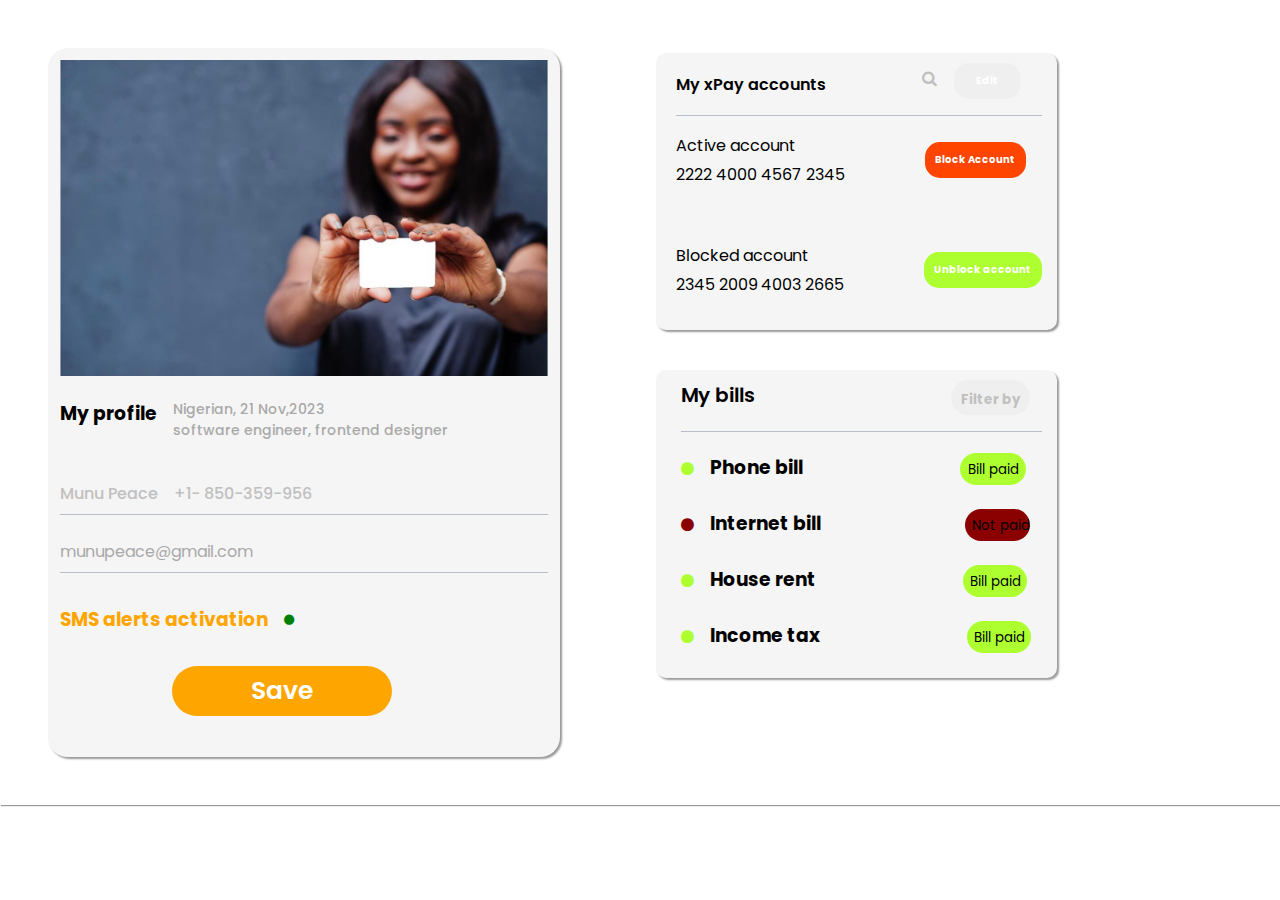
==== commit ca840ba4: "correcting" ====
--- a/pages/check.html
+++ b/pages/check.html
@@ -26,7 +26,7 @@
             </div>
             <div class="name">
               <h4> Munu Peace</h4>
-              <p>+1- 850-359-956-1230</p>
+              <p>+1- 850-359-956</p>
             </div>
             <div class="mail">munupeace@gmail.com</div>
             <div class="sms">
--- a/css/check.css
+++ b/css/check.css
@@ -40,7 +40,7 @@
     margin-bottom: 3rem;
     margin-top: 1rem;
     width: 40%;
-    padding: 12px 12px 3px 12px;
+    padding: 12px 12px 25px 12px;
   
   }
   
@@ -51,16 +51,12 @@
   
   .card-1 .write-up1 .profile{
     display: flex;
-    /* margin-left: 1rem; */
     column-gap: 1rem;
-    /* justify-content: space-between; */
     margin-bottom: 2.5rem;
   }
   
   .card-1 .write-up1 .name {
     display: flex;
-    /* margin-left: 1rem; */
-    /* justify-content: space-between; */
     margin-bottom: 1.5rem;
     padding-bottom: 0.5rem;
     border-bottom: 1px solid hsl(220, 14%, 75%);
@@ -98,8 +94,8 @@
   .write-up1 .sms {
     display: flex;
     margin-top: 2rem;
-    /* margin-left: 1rem; */
-  }
+  }
+
   .card-1 .sms .fa{
     margin-left: 1rem;
     font-size: 12px;
@@ -113,7 +109,6 @@
   }
   
   .write-up1 .mail {
-    /* margin-left: 1rem; */
     color: darkgray;
     padding-bottom: 0.5rem;
     border-bottom: 1px solid hsl(220, 14%, 75%);
@@ -145,6 +140,9 @@
   border-radius: 10px;
 }
 
+.card-2 .account {
+  margin-top: 9px;
+}
 .card-2 .account-1{
   display: flex;
   border-bottom: 1px solid hsl(220, 14%, 75%);
@@ -159,7 +157,6 @@
 .card-2 .account-1 .nav-left1 .edit {
   width: 4.2rem;
   box-shadow: none;
-  /* height: 30px; */
   color: white;
   font-size: 10px;
   font-weight: 700;
@@ -198,11 +195,7 @@
 
 
 .card-2 .account-2 .nav-left2 .block {
-  
-  /* position: absolute; */
-  /* width: 30%; */
   box-shadow: none;
-  /* height: 30px; */
   color: white;
   margin-top: 10px;
   font-size: 10px;
@@ -220,6 +213,7 @@
 .card-2 .blocked-account{
   line-height: 1.8rem;
 }
+
 .card-2 .account-3 .nav-left3 {
   margin-left: 5rem;
   padding-bottom: 2rem;  
@@ -230,11 +224,7 @@
 }
 
 .card-2 .account-3 .nav-left3 .unblock {
-  
-  /* position: absolute; */
-  /* width: 30%; */
   box-shadow: none;
-  /* height: 30px; */
   color: white;
   font-size: 10px;
   font-weight: 700;
@@ -252,6 +242,7 @@
     padding: 10px 15px 25px 25px;
     border-radius: 10px;
     width: 100%;
+    margin-top: 2.5rem;
 
 }
 
@@ -351,10 +342,6 @@
   margin-left: 1rem;
 }
 
-
-
-
-
 .card-3 .houserent .left-3 {
   display: flex;
 }
@@ -378,8 +365,6 @@
   margin-top: 8px;
 }
 
-
-
 .card-3 .incometax .left-4 {
   display: flex;
 }
@@ -405,6 +390,137 @@
 }
 
 
+@media screen and (max-width: 1024px){
+  .main-container {
+    box-sizing: border-box;
+    background-color: white;
+    display: flex;
+}
+
+.all-card{
+  display: flex;
+  flex-direction: row;
+  column-gap: 2rem;
+  width: 100%;
+  background-color: rgba(255, 255, 255, 0.9);
+  box-shadow: 1px 1px 1px rgba(0, 0, 0, 0.4);
+  margin-top: 2rem;
+  margin-bottom: 2rem;
+}
+
+.card-1 .profile p{
+white-space: wrap;
+}
+
+.card-1{
+  padding-bottom: 76px;
+}
+
+.card-1 .save {
+  margin-top: 2rem;
+  margin-bottom: 1rem;
+  margin-left: 5rem;
+  width: 45%;
+  box-shadow: none;
+  height: 50px;
+  color: white;
+  font-size: 25px;
+  font-weight: 600;
+  border-radius: 2rem;
+  background-color: orange;
+}
+
+.card-1 .name p{
+  font-size: 16px;
+}
+
+}
+
+
+@media screen and (max-width: 768px){
+
+  .main-container {
+    box-sizing: border-box;
+    background-color: magenta;
+    display: flex;
+}
+
+.all-card{
+  width: 100%;
+  background-color: rgba(255, 255, 255, 0.9);
+  box-shadow: 1px 1px 1px rgba(0, 0, 0, 0.4);
+  column-gap: 1.5rem;
+}
+
+.card-1 {
+  padding-bottom: 50px;
+}
+
+.card-1 .save {
+  margin-top: 2rem;
+  margin-bottom: 1rem;
+  margin-left: 6rem;
+  width: 45%;
+  box-shadow: none;
+  height: 50px;
+  color: white;
+  font-size: 25px;
+  font-weight: 600;
+  border-radius: 2rem;
+  background-color: orange;
+}
+
+
+.card-1 .profile p{
+  white-space: wrap;
+  font-size: 15px;
+}
+
+.card-3 {
+  margin-top: 1rem;
+  padding-bottom: 10px;
+  margin-bottom: 2rem;
+}
+
+.card-3 .bills .my-bills {
+  font-size: 15px;
+  white-space: nowrap;
+  margin-top: 22px;
+}
+
+.card-3 .bills .nav-right1 {
+  font-size: 15px;
+  margin-top: 10px;
+}
+
+.card-3 .phonebill h3 {
+  font-size: 15px;
+  white-space: nowrap;
+}
+
+.card-3 .phonebill .nav-right2{
+  margin-left: -10px;
+}
+
+.card-3 .internetbill h3 {
+  font-size: 15px;
+  white-space: nowrap;
+}
+
+.card-3 .houserent h3 {
+  font-size: 15px;
+  white-space: nowrap;
+}
+
+.card-3 .incometax h3 {
+  font-size: 15px;
+  white-space: nowrap;
+}
+
+}
+
+
+
 @media screen and (max-width: 760px){
   .main-container {
     box-sizing: border-box;
@@ -429,14 +545,17 @@
 
 .card-1 .write-up1 h3{
 white-space: nowrap;
+font-size: 16px;
 }
 
 .card-1 .profile{
   column-gap: 1rem;
+  font-size: 16px;
 }
 
 .card-1 .write-up1 h4 {
   white-space: nowrap;
+  font-size: 16px;
 }
 
 .card-1 .name {
@@ -445,7 +564,841 @@
 
 .card-1 .name p {
   white-space: nowrap;
-}
-
-
-}+  font-size: 16px;
+}
+
+.card-1 .save {
+  margin-top: 2rem;
+  margin-bottom: 1rem;
+  margin-left: 7rem;
+  width: 45%;
+  box-shadow: none;
+  height: 50px;
+  color: white;
+  font-size: 25px;
+  font-weight: 600;
+  border-radius: 2.3rem;
+  background-color: orange;
+}
+
+.card-2 {
+  margin-bottom: 1rem;
+}
+
+.card-2 .account-3 .nav-left3 .unblock {
+  box-shadow: none;
+  color: white;
+  font-size: 10px;
+  font-weight: 700;
+  padding: 12px;
+  border-radius: 15px;
+  background-color: greenyellow;
+  margin-top: 10px;
+
+}
+
+.card-2 .account-2 .nav-left2 .block {
+  box-shadow: none;
+  color: white;
+  margin-top: 10px;
+  font-size: 10px;
+  font-weight: 700;
+  padding: 12px;
+  border-radius: 15px;
+  background-color: orangered;
+
+}
+
+.card-2 .account-1 .nav-left1 .edit {
+  width: 4.2rem;
+  box-shadow: none;
+  color: white;
+  font-size: 12px;
+  font-weight: 700;
+  padding: 12px;
+  border-radius: 15px;
+}
+
+.name p{
+  color: silver;
+  font-size: 16px;
+}
+
+.card-2 .active-account {
+  color: black;
+}
+
+.card-2 .blocked-account {
+  color: black;
+}
+}
+
+
+
+/* done */
+@media screen and (max-width: 540px){
+  .main-container {
+    box-sizing: border-box;
+    background-color: white;
+    display: flex;
+    width: 100%;
+}
+
+.all-card{
+  display: flex;
+  flex-direction: column;
+  width: 100%;
+  background-color: rgba(255, 255, 255, 0.9);
+  box-shadow: 1px 1px 1px rgba(0, 0, 0, 0.4);
+}
+
+.card-1 .profile {
+  font-size: 16px;
+}
+
+.card-1 .profile p{
+  font-size: 15px;
+}
+
+.card-1 .profile h3{
+  font-size: 19px;
+}
+
+.card-1 .name {
+  font-size: 19px;
+}
+
+.card-1 .mail{
+font-size: 19px;
+}
+
+.card-1 .sms {
+  font-size: 19px;
+}
+
+.card-2  .account{
+white-space: nowrap;
+font-size: 19px;
+margin-top: 11px;
+}
+
+.card-2 .account-2 {
+  white-space: nowrap;
+  font-size: 19px;
+} 
+
+.card-2 .account-3 {
+  white-space: nowrap;
+  font-size: 19px;
+} 
+
+.card-3 .bills .my-bills {
+  font-size: 19px;
+  white-space: nowrap;
+  margin-top: 22px;
+}
+
+.card-3 .bills .nav-right1 {
+  margin-left: -20px;
+  font-size: 19px;
+  margin-top: 10px;
+}
+
+.card-3 .phonebill h3 {
+  font-size: 19px;
+  white-space: nowrap;
+}
+
+.card-3 .phonebill .nav-right2{
+  margin-left: -10px;
+}
+
+.card-3 .internetbill h3 {
+  font-size: 19px;
+  white-space: nowrap;
+}
+
+.card-3 .houserent h3 {
+  font-size: 19px;
+  white-space: nowrap;
+}
+
+.card-3 .incometax h3 {
+  font-size: 19px;
+  white-space: nowrap;
+}
+
+}
+
+
+/* done */
+@media screen and (max-width: 425px){
+  .main-container {
+    box-sizing: border-box;
+    background-color: white;
+    display: flex;
+    width: 100%;
+}
+
+.all-card{
+  display: flex;
+  flex-direction: column;
+  width: 100%;
+  background-color: rgba(255, 255, 255, 0.9);
+  box-shadow: 1px 1px 1px rgba(0, 0, 0, 0.4);
+}
+
+.card-1 .profile {
+  font-size: 15px;
+}
+
+.card-1 .profile p{
+  font-size: 13px;
+}
+
+.card-1 .profile h3{
+  font-size: 17px;
+}
+
+.card-1 .name {
+  font-size: 17px;
+}
+
+.card-1 .name p{
+ color: silver;
+  font-size: 17px;
+}
+.card-1 .mail{
+font-size: 17px;
+}
+
+.card-1 .sms {
+  font-size: 17px;
+}
+
+.card-2  .account{
+white-space: nowrap;
+font-size: 17px;
+margin-top: 11px;
+}
+
+.card-2 .account-2 {
+  white-space: nowrap;
+  font-size: 17px;
+} 
+
+.card-2 .account-3 {
+  white-space: nowrap;
+  font-size: 17px;
+} 
+
+.card-3 .bills .my-bills {
+  font-size: 17px;
+  white-space: nowrap;
+  margin-top: 22px;
+}
+
+.card-3 .bills .nav-right1 {
+  margin-left: -20px;
+  font-size: 17px;
+  margin-top: 10px;
+}
+
+.card-3 .phonebill h3 {
+  font-size: 17px;
+  white-space: nowrap;
+}
+
+.card-3 .phonebill .nav-right2{
+  margin-left: -10px;
+}
+
+.card-3 .internetbill h3 {
+  font-size: 17px;
+  white-space: nowrap;
+}
+
+.card-3 .houserent h3 {
+  font-size: 17px;
+  white-space: nowrap;
+}
+
+.card-3 .incometax h3 {
+  font-size: 17px;
+  white-space: nowrap;
+}
+
+}
+
+@media screen and (max-width: 380px){
+  .main-container {
+    box-sizing: border-box;
+    background-color: white;
+    display: flex;
+    width: 100%;
+}
+
+.all-card{
+  display: flex;
+  flex-direction: column;
+  width: 100%;
+  background-color: rgba(255, 255, 255, 0.9);
+  box-shadow: 1px 1px 1px rgba(0, 0, 0, 0.4);
+}
+
+.card-1 .save {
+  margin-top: 2rem;
+  margin-bottom: 1rem;
+  margin-left: 6rem;
+  width: 45%;
+  box-shadow: none;
+  height: 50px;
+  color: white;
+  font-size: 25px;
+  font-weight: 600;
+  border-radius: 2rem;
+  background-color: orange;
+}
+
+
+.card-1 .profile {
+  font-size: 11px;
+}
+
+.card-1 .profile p{
+  font-size: 14px;
+}
+
+.card-1 .name {
+  font-size: 14px;
+}
+
+.card-1 .mail{
+font-size: 14px;
+}
+
+.card-1 .sms {
+  font-size: 14px;
+}
+
+.card-2  .account{
+white-space: nowrap;
+font-size: 11px;
+margin-top: 11px;
+}
+
+.card-2 .account-2 {
+  white-space: nowrap;
+  font-size: 11px;
+} 
+
+.card-2 .account-3 {
+  white-space: nowrap;
+  font-size: 11px;
+} 
+
+.card-3 .bills .my-bills {
+  font-size: 11px;
+  white-space: nowrap;
+  margin-top: 22px;
+}
+
+.card-3 .bills .nav-right1 {
+  position: relative;
+  left: -20px;
+  font-size: 11px;
+  margin-top: 10px;
+}
+
+.card-3 .phonebill h3 {
+  font-size: 11px;
+  white-space: nowrap;
+}
+
+.card-3 .phonebill .nav-right2{
+  margin-left: -10px;
+}
+
+.card-3 .internetbill h3 {
+  font-size: 11px;
+  white-space: nowrap;
+}
+
+.card-3 .houserent h3 {
+  font-size: 11px;
+  white-space: nowrap;
+}
+
+.card-3 .incometax h3 {
+  font-size: 11px;
+  white-space: nowrap;
+}
+
+}
+
+
+
+@media screen and (max-width: 320px){
+  .main-container {
+    box-sizing: border-box;
+    background-color: white;
+    display: flex;
+    width: 100%;
+}
+
+.all-card{
+  display: flex;
+  flex-direction: column;
+  width: 100%;
+  background-color: rgba(255, 255, 255, 0.9);
+  box-shadow: 1px 1px 1px rgba(0, 0, 0, 0.4);
+}
+
+.card-1 .save {
+  margin-top: 2rem;
+  margin-bottom: 1rem;
+  margin-left: 6rem;
+  width: 45%;
+  box-shadow: none;
+  height: 50px;
+  color: white;
+  font-size: 25px;
+  font-weight: 600;
+  border-radius: 2rem;
+  background-color: orange;
+}
+
+
+.card-1 .profile {
+  font-size: 11px;
+}
+
+.card-1 .profile p{
+  font-size: 12px;
+}
+
+.card-1 .name {
+  font-size: 11px;
+}
+
+.card-1 .mail{
+font-size: 14px;
+}
+
+.card-1 .sms {
+  font-size: 14px;
+}
+
+.card-2  .account{
+white-space: nowrap;
+font-size: 11px;
+margin-top: 11px;
+}
+
+.card-2 .account-2 {
+  white-space: nowrap;
+  font-size: 11px;
+} 
+
+.card-2 .account-3 {
+  white-space: nowrap;
+  font-size: 11px;
+} 
+
+.card-2 .block {
+  margin-left: -2.1rem;
+}
+
+.card-2 .unblock {
+  margin-left: -3.1rem;
+}
+
+
+.card-3 .bills .my-bills {
+  font-size: 11px;
+  white-space: nowrap;
+  margin-top: 22px;
+}
+
+.card-3 .bills .nav-right1 {
+  position: relative;
+  left: -20px;
+  font-size: 11px;
+  margin-top: 10px;
+}
+
+.card-3 .phonebill h3 {
+  font-size: 11px;
+  white-space: nowrap;
+}
+
+.card-3 .phonebill .nav-right2{
+  margin-left: -10px;
+}
+
+.card-3 .internetbill h3 {
+  font-size: 11px;
+  white-space: nowrap;
+}
+
+.card-3 .houserent h3 {
+  font-size: 11px;
+  white-space: nowrap;
+}
+
+.card-3 .incometax h3 {
+  font-size: 11px;
+  white-space: nowrap;
+}
+
+}
+
+
+/* done */
+@media screen and (max-width: 280px){
+  .main-container {
+    box-sizing: border-box;
+    background-color: white;
+    display: flex;
+    width: 100%;
+}
+
+.all-card{
+  display: flex;
+  flex-direction: column;
+  width: 100%;
+  background-color: rgba(255, 255, 255, 0.9);
+  box-shadow: 1px 1px 1px rgba(0, 0, 0, 0.4);
+}
+
+.card-1 .save{
+  margin-left: 5rem;
+}
+
+.card-1 .profile p{
+  line-height: 1.3rem;
+  font-size: 12px;
+}
+
+.card-1 .profile h3 {
+  font-size: 15px;
+}
+
+.card-1 .name{
+  font-size: 15px;
+}
+
+.card .name p{
+  white-space: wrap;
+}
+
+.card-1 .mail{
+  font-size: 15px;
+}
+
+.card-1 .sms{
+  font-size: 15px;
+}
+
+.card-2 .account{
+  font-size: 15px;
+}
+
+.card-2 .account-1 .edit {
+  /* margin-left: -1.5rem; */
+}
+
+.card-2 .block {
+  margin-left: -2rem;
+}
+
+.card-2 .unblock {
+  margin-left: -2.5rem;
+}
+
+.card-2 .active-account{
+  font-size: 11px;
+}
+
+.card-2 .blocked-account{
+  font-size: 11px;
+}
+
+
+.card-2 .account-1 .nav-left1 {
+  display: flex;
+  flex-direction: row;
+  margin-left: 1.5rem;
+  justify-content: space-between;
+}
+
+
+.card-3 .bills .nav-right1{
+  margin-left: -3.9rem;
+}
+
+.card-3 .phonebill .nav-right2{
+  margin-left: -3.5rem;
+}
+
+
+.card-3 .internetbill .nav-right3 {
+  margin-left: -2.9rem;
+}
+
+.card-3 .houserent .nav-right4 {
+  margin-left: -2.9rem;
+}
+
+.card-3 .incometax .nav-right5 {
+  margin-left: -2.9rem;
+}
+
+.card-3  .bills .my-bills{
+  font-size: 16px;
+  font-weight: 600;
+}
+
+
+
+}
+
+@media screen and (max-width: 279px){
+  .main-container {
+    box-sizing: border-box;
+    background-color: white;
+    display: flex;
+    width: 100%;
+}
+
+.all-card{
+  display: flex;
+  flex-direction: column;
+  width: 100%;
+  background-color: rgba(255, 255, 255, 0.9);
+  box-shadow: 1px 1px 1px rgba(0, 0, 0, 0.4);
+}
+
+.card-1 .save{
+  margin-left: 5rem;
+}
+
+.card-1 .profile p{
+  line-height: 1.3rem;
+  font-size: 12px;
+}
+
+.card-1 .profile h3 {
+  font-size: 15px;
+}
+
+.card-1 .name{
+  font-size: 15px;
+}
+
+.card .name p{
+  white-space: wrap;
+}
+
+.card-1 .mail{
+  font-size: 15px;
+}
+
+.card-1 .sms{
+  font-size: 15px;
+}
+
+.card-2 .account{
+  font-size: 15px;
+}
+
+.card-2 .account-1 .edit {
+  /* margin-left: -1.5rem; */
+}
+
+.card-2 .block {
+  margin-left: -2.5rem;
+}
+
+.card-2 .unblock {
+  margin-left: -3.5rem;
+}
+
+.card-2 .active-account{
+  font-size: 11px;
+}
+
+.card-2 .blocked-account{
+  font-size: 11px;
+}
+
+
+.card-2 .account-1 .nav-left1 {
+  display: flex;
+  flex-direction: row;
+  margin-left: 1.5rem;
+  justify-content: space-between;
+}
+
+
+.card-3 .bills .nav-right1{
+  margin-left: -3.9rem;
+}
+
+.card-3 .phonebill .nav-right2{
+  margin-left: -3.5rem;
+}
+
+
+.card-3 .internetbill .nav-right3 {
+  margin-left: -2.9rem;
+}
+
+.card-3 .houserent .nav-right4 {
+  margin-left: -2.9rem;
+}
+
+.card-3 .incometax .nav-right5 {
+  margin-left: -2.9rem;
+}
+
+.card-3  .bills .my-bills{
+  font-size: 16px;
+  font-weight: 600;
+}
+
+
+
+}
+
+@media screen and (min-width: 281px) and (max-width: 317px){
+.main-container{
+  background-color: white;
+}
+
+.card-2 .edit {
+  margin-left: -3.6rem;
+}
+
+.card-1 .mail {
+  font-size: 14px;
+}
+
+.card-3 .bills .nav-right1{
+  margin-left: -4.2rem;
+}
+
+.card-3 .phonebill .nav-right2{
+  margin-left: -3.5rem;
+}
+
+
+.card-3 .internetbill .nav-right3 {
+  margin-left: -2.9rem;
+}
+
+.card-3 .houserent .nav-right4 {
+  margin-left: -2.9rem;
+}
+
+.card-3 .incometax .nav-right5 {
+  margin-left: -2.9rem;
+}
+
+.card-3  .bills .my-bills{
+  font-size: 16px;
+  font-weight: 600;
+}
+
+}
+
+@media screen and (max-width: 274px){
+  .main-container{
+    background-color: white;
+  }
+  
+  .card-2 .edit {
+    margin-left: -0.5rem;
+  }
+  
+  .card-1 .mail {
+    font-size: 14px;
+  }
+  
+  .card-3 .bills .nav-right1{
+    margin-left: -5rem;
+  }
+  
+  .card-3 .phonebill .nav-right2{
+    margin-left: -3.6rem;
+  }
+  
+  
+  .card-3 .internetbill .nav-right3 {
+    margin-left: -3rem;
+  }
+  
+  .card-3 .houserent .nav-right4 {
+    margin-left: -3rem;
+  }
+  
+  .card-3 .incometax .nav-right5 {
+    margin-left: -3rem;
+  }
+  
+  .card-3  .bills .my-bills{
+    font-size: 16px;
+    font-weight: 600;
+  }
+  
+}
+@media screen and (max-width: 260px){
+  .main-container{
+    background-color: aqua;
+  }
+  
+  .card-2 .edit {
+    margin-left: -0.5rem;
+  }
+  
+  .card-2 .block {
+    margin-right: -4.5rem;
+  }
+
+  .card-2 .unblock {
+    margin-right: 4.5rem;
+  }
+
+  .card-1 .mail {
+    font-size: 14px;
+  }
+  
+  .card-3 .bills .nav-right1{
+    margin-left: -5rem;
+  }
+  
+  .card-3 .phonebill .nav-right2{
+    margin-left: -4rem;
+  }
+  
+  
+  .card-3 .internetbill .nav-right3 {
+    margin-left: -3.9rem;
+  }
+  
+  .card-3 .houserent .nav-right4 {
+    margin-left: -3.9rem;
+  }
+  
+  .card-3 .incometax .nav-right5 {
+    margin-left: -3.9rem;
+  }
+  
+  .card-3  .bills .my-bills{
+    font-size: 16px;
+    font-weight: 600;
+  }
+  
+}
+
+
